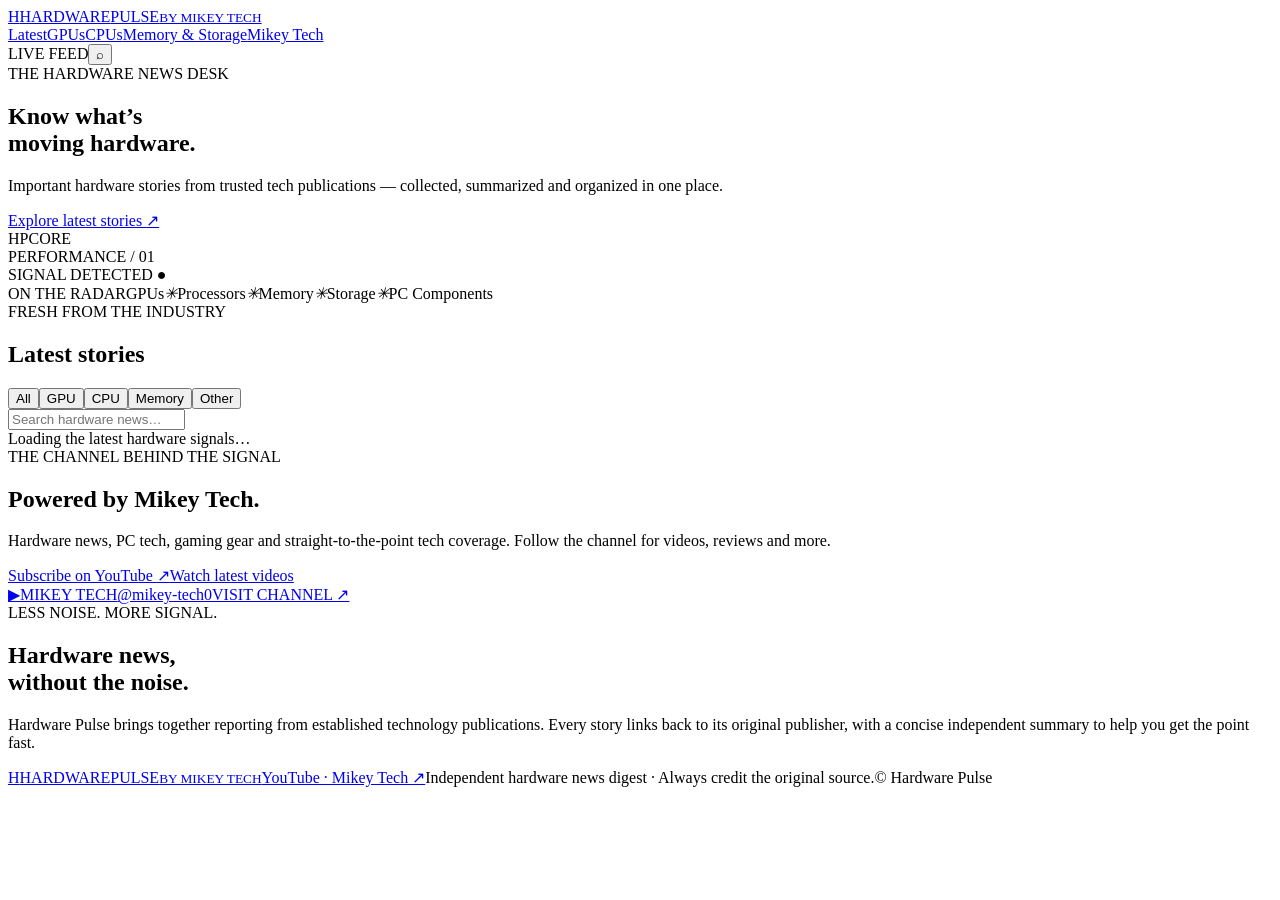
==== index.html @ 40e3a6ff "Add Hardware Pulse website" ====
<!doctype html>
<html lang="en"><head><meta charset="utf-8"><meta name="viewport" content="width=device-width,initial-scale=1"><meta name="description" content="Mikey Tech | Hardware Pulse — the latest CPU, GPU, PC hardware and component news, summarized."><meta name="theme-color" content="#080b12"><title>Mikey Tech | Hardware Pulse — Hardware News, Clearly Explained</title><link rel="preconnect" href="https://fonts.googleapis.com"><link href="https://fonts.googleapis.com/css2?family=DM+Sans:wght@400;500;600;700;800&family=Space+Grotesk:wght@500;600;700&display=swap" rel="stylesheet"><link rel="stylesheet" href="styles.css"></head>
<body><header class="topbar"><a class="brand" href="#"><span class="brand-mark">H</span><span>HARDWARE<span class="accent">PULSE</span><small class="brand-byline">BY MIKEY TECH</small></span></a><nav><a class="active" href="#latest">Latest</a><a href="#latest" data-filter="GPU">GPUs</a><a href="#latest" data-filter="CPU">CPUs</a><a href="#latest" data-filter="Memory">Memory & Storage</a><a href="#mikey-tech">Mikey Tech</a></nav><div class="top-actions"><span class="live-dot">LIVE FEED</span><button class="icon-button" aria-label="Search" id="search-toggle">⌕</button></div></header>
<main><section class="hero"><div class="hero-copy"><div class="eyebrow"><span class="pulse"></span> THE HARDWARE NEWS DESK</div><h1>Know what’s<br>moving <span class="gradient-text">hardware.</span></h1><p>Important hardware stories from trusted tech publications — collected, summarized and organized in one place.</p><a class="primary-button" href="#latest">Explore latest stories <span>↗</span></a></div><div class="hero-art" aria-label="Abstract computer processor illustration"><div class="orbit orbit-one"></div><div class="orbit orbit-two"></div><div class="chip"><div class="chip-inner">HP<span>CORE</span></div></div><div class="art-tag tag-top">PERFORMANCE / 01</div><div class="art-tag tag-bottom">SIGNAL DETECTED <b>●</b></div></div></section>
<section class="ticker"><span class="ticker-label">ON THE RADAR</span><span>GPUs</span><i>✳</i><span>Processors</span><i>✳</i><span>Memory</span><i>✳</i><span>Storage</span><i>✳</i><span>PC Components</span></section>
<section class="section" id="latest"><div class="section-heading"><div><div class="eyebrow">FRESH FROM THE INDUSTRY</div><h2>Latest <span class="accent">stories</span></h2></div><div class="filters" id="filters"><button class="selected" data-filter="All">All</button><button data-filter="GPU">GPU</button><button data-filter="CPU">CPU</button><button data-filter="Memory">Memory</button><button data-filter="Other">Other</button></div></div><div class="search-row" id="search-row"><input id="search" type="search" placeholder="Search hardware news…" aria-label="Search news"></div><div class="news-grid" id="news-grid"><div class="loading">Loading the latest hardware signals…</div></div><p class="empty-state" id="empty-state" hidden>No stories match your search.</p></section>
<section class="creator-section" id="mikey-tech"><div class="creator-copy"><div class="eyebrow">THE CHANNEL BEHIND THE SIGNAL</div><h2>Powered by <span class="accent">Mikey Tech.</span></h2><p>Hardware news, PC tech, gaming gear and straight-to-the-point tech coverage. Follow the channel for videos, reviews and more.</p><div class="creator-actions"><a class="primary-button" href="https://www.youtube.com/@mikey-tech0" target="_blank" rel="noopener noreferrer">Subscribe on YouTube <span>↗</span></a><a class="secondary-button" href="https://www.youtube.com/@mikey-tech0/videos" target="_blank" rel="noopener noreferrer">Watch latest videos</a></div></div><a class="channel-card" href="https://www.youtube.com/@mikey-tech0" target="_blank" rel="noopener noreferrer" aria-label="Visit Mikey Tech on YouTube"><span class="youtube-icon">▶</span><span class="channel-name">MIKEY TECH</span><span class="channel-handle">@mikey-tech0</span><span class="channel-cta">VISIT CHANNEL ↗</span></a></section>
<section class="about-strip"><div><div class="eyebrow">LESS NOISE. MORE SIGNAL.</div><h2>Hardware news,<br><span class="accent">without the noise.</span></h2></div><p>Hardware Pulse brings together reporting from established technology publications. Every story links back to its original publisher, with a concise independent summary to help you get the point fast.</p></section></main>
<footer><a class="brand" href="#"><span class="brand-mark">H</span><span>HARDWARE<span class="accent">PULSE</span><small class="brand-byline">BY MIKEY TECH</small></span></a><a class="footer-channel" href="https://www.youtube.com/@mikey-tech0" target="_blank" rel="noopener noreferrer">YouTube · Mikey Tech ↗</a><span>Independent hardware news digest · Always credit the original source.</span><span>© <span id="year"></span> Hardware Pulse</span></footer><script src="app.js"></script></body></html>
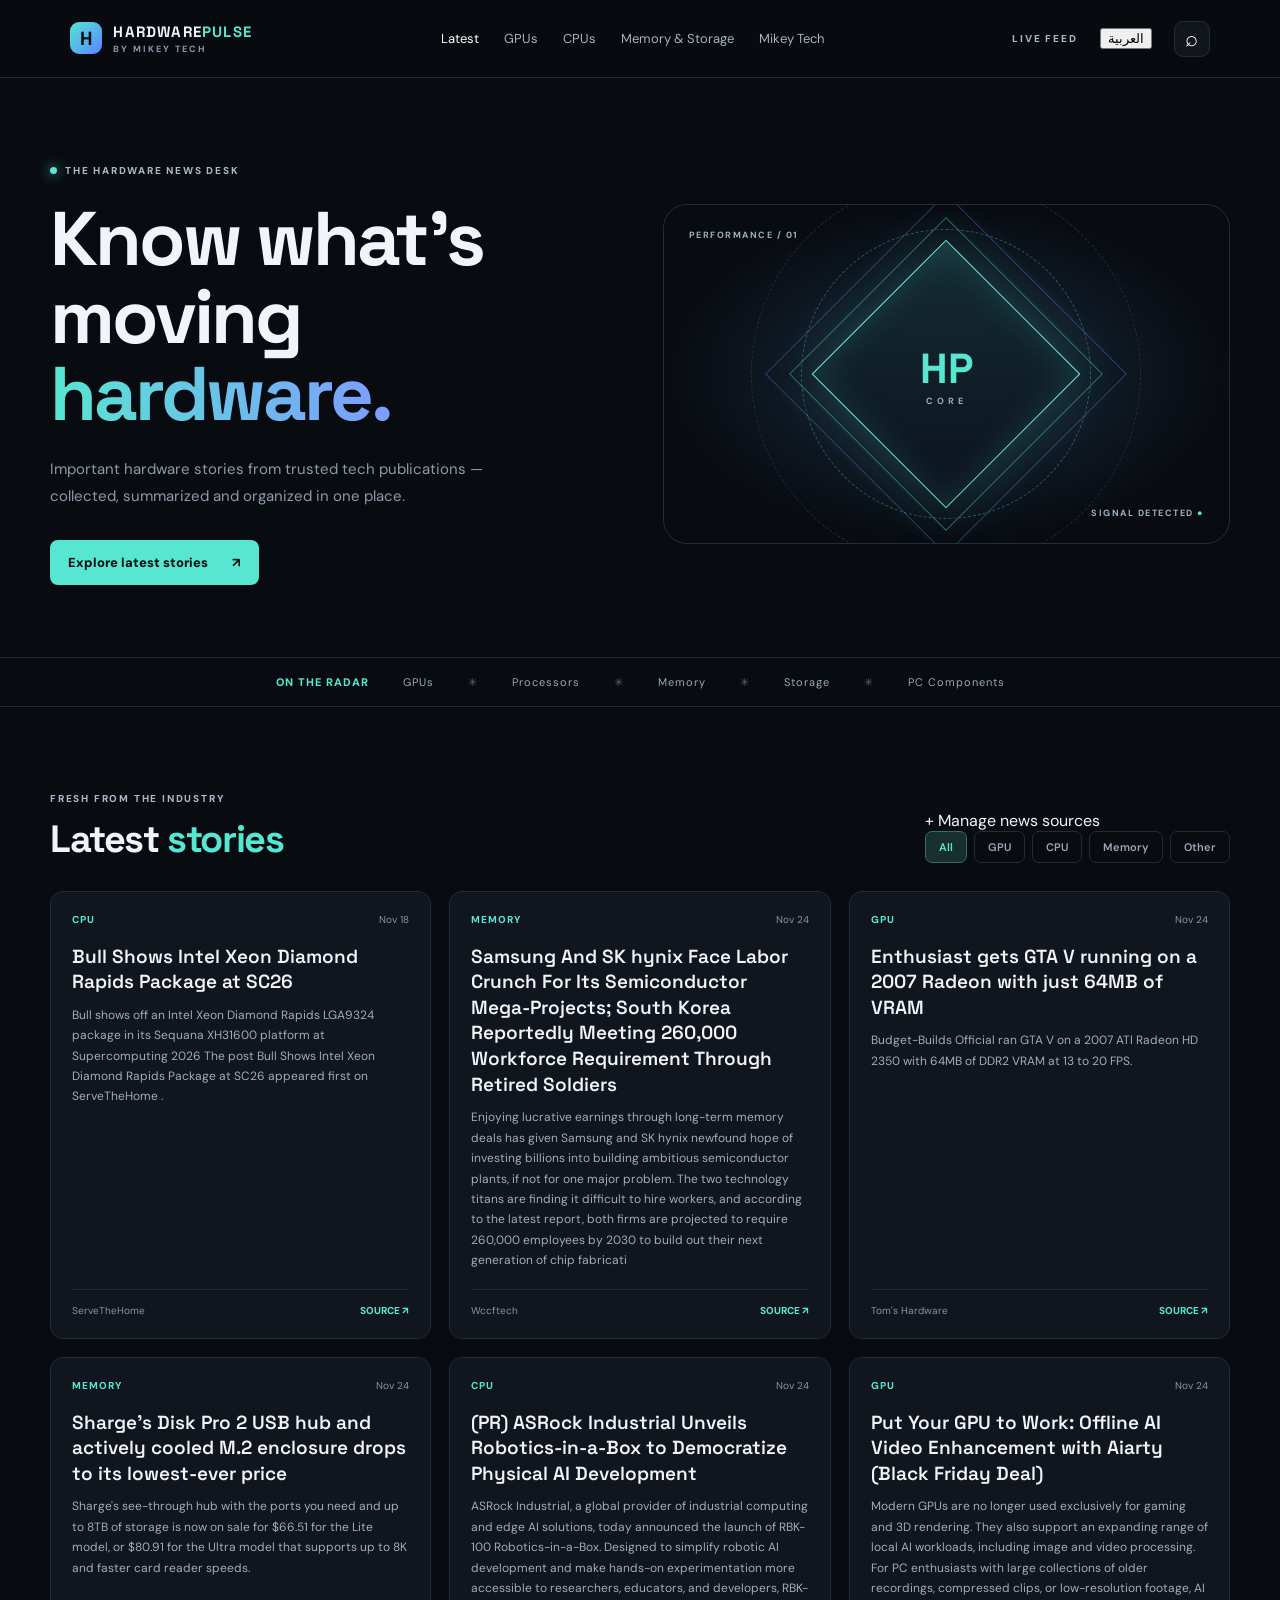
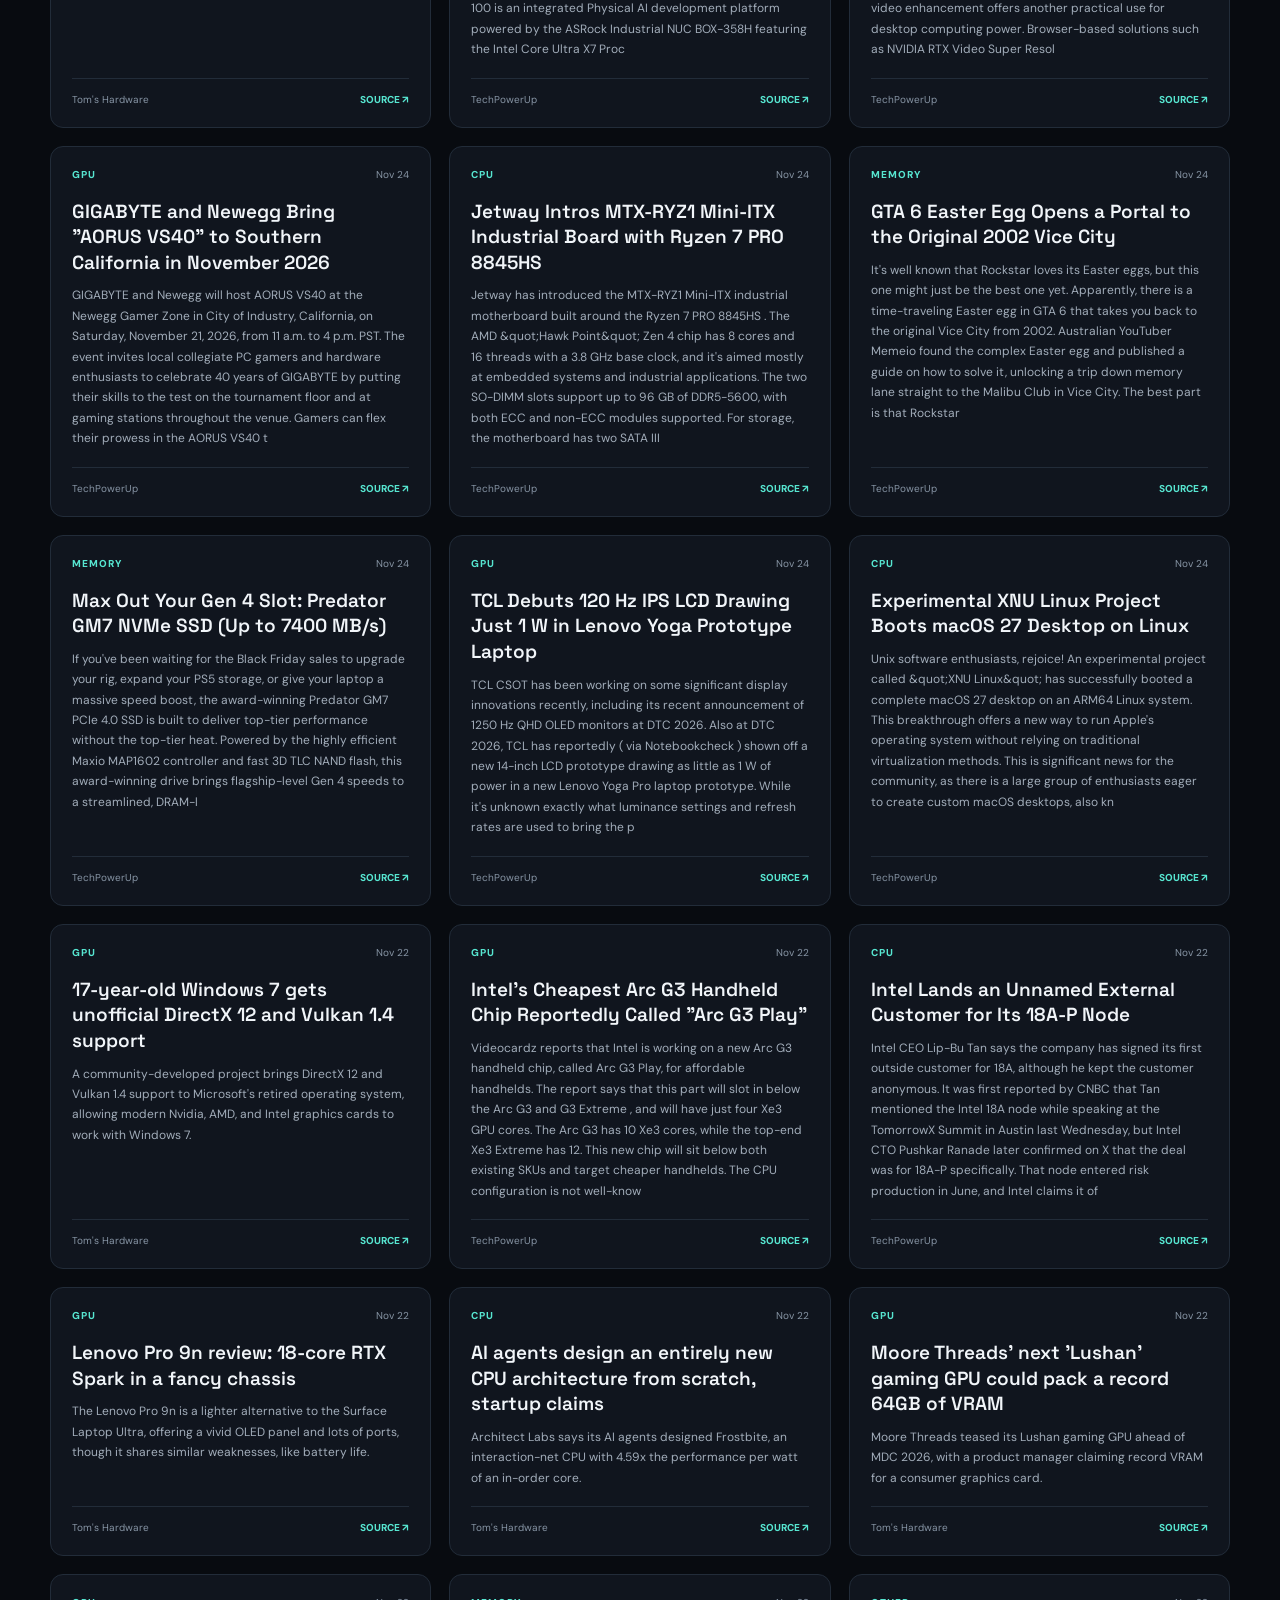
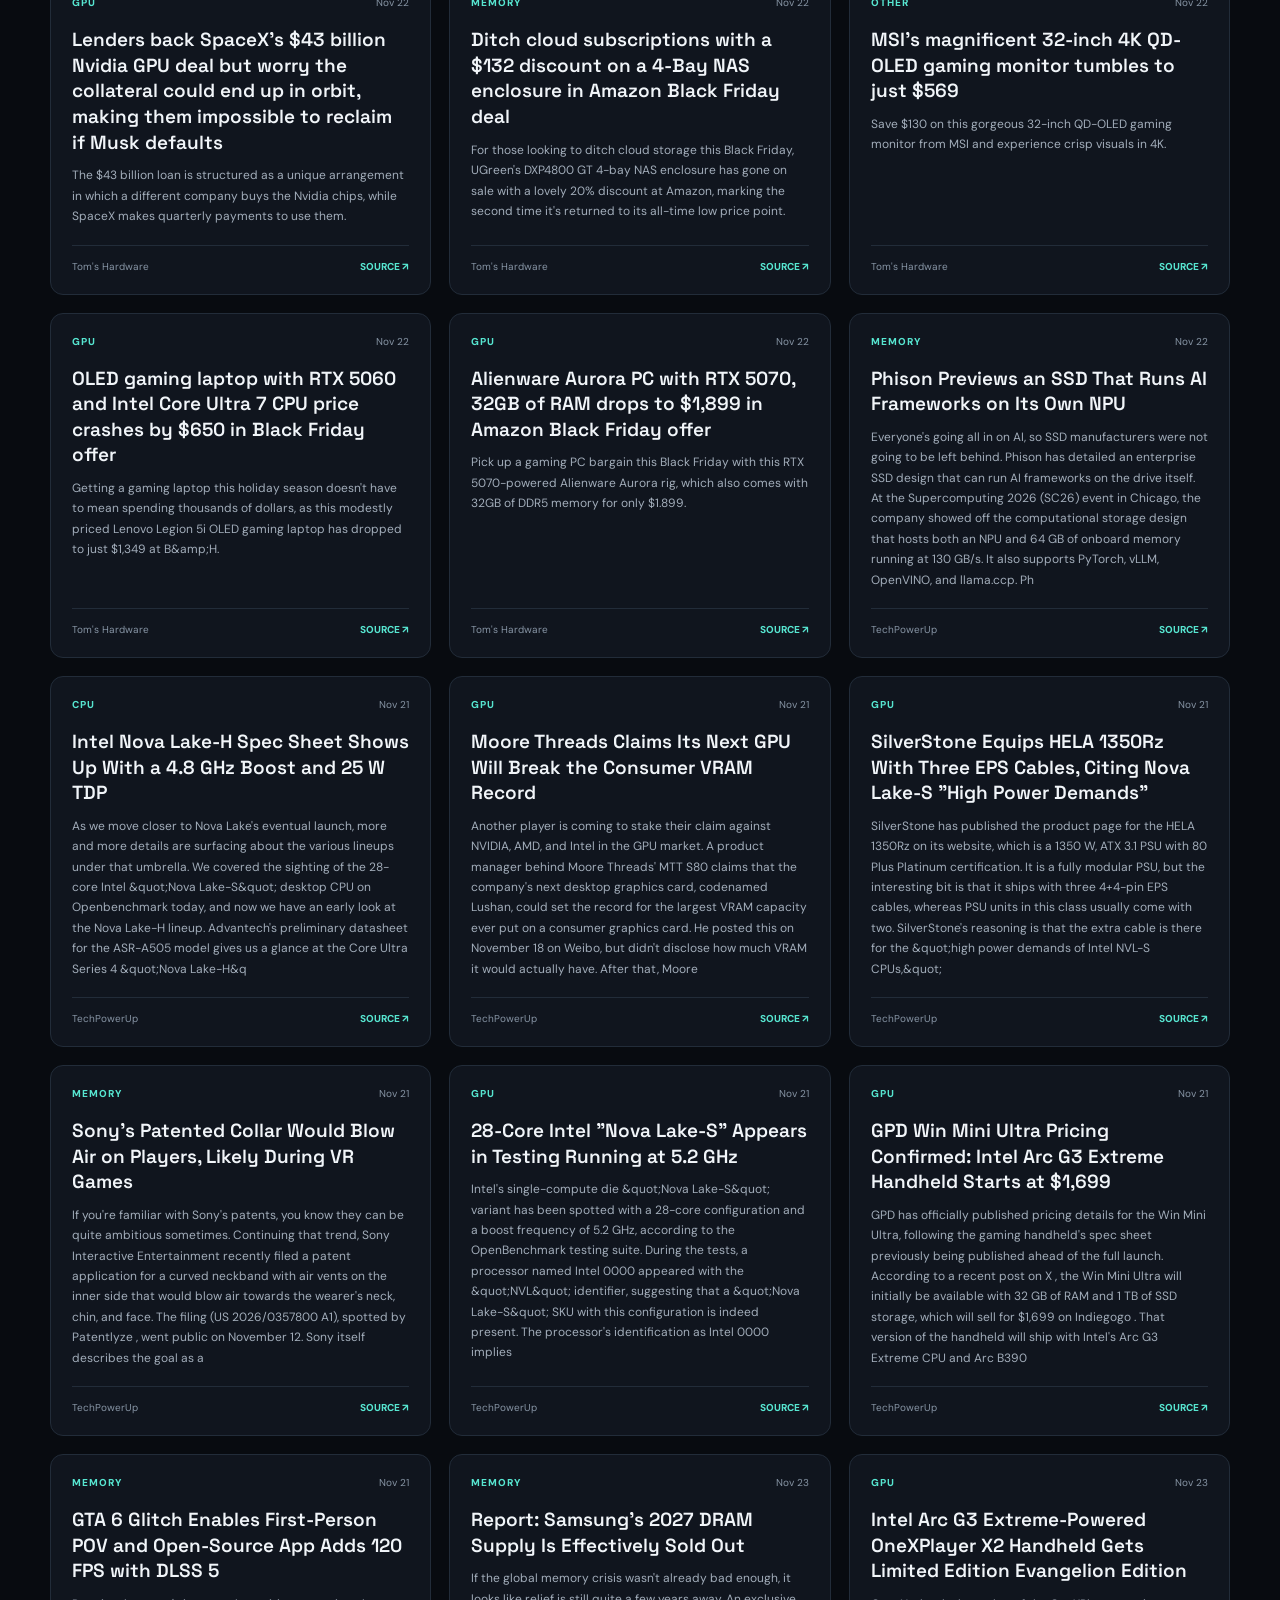
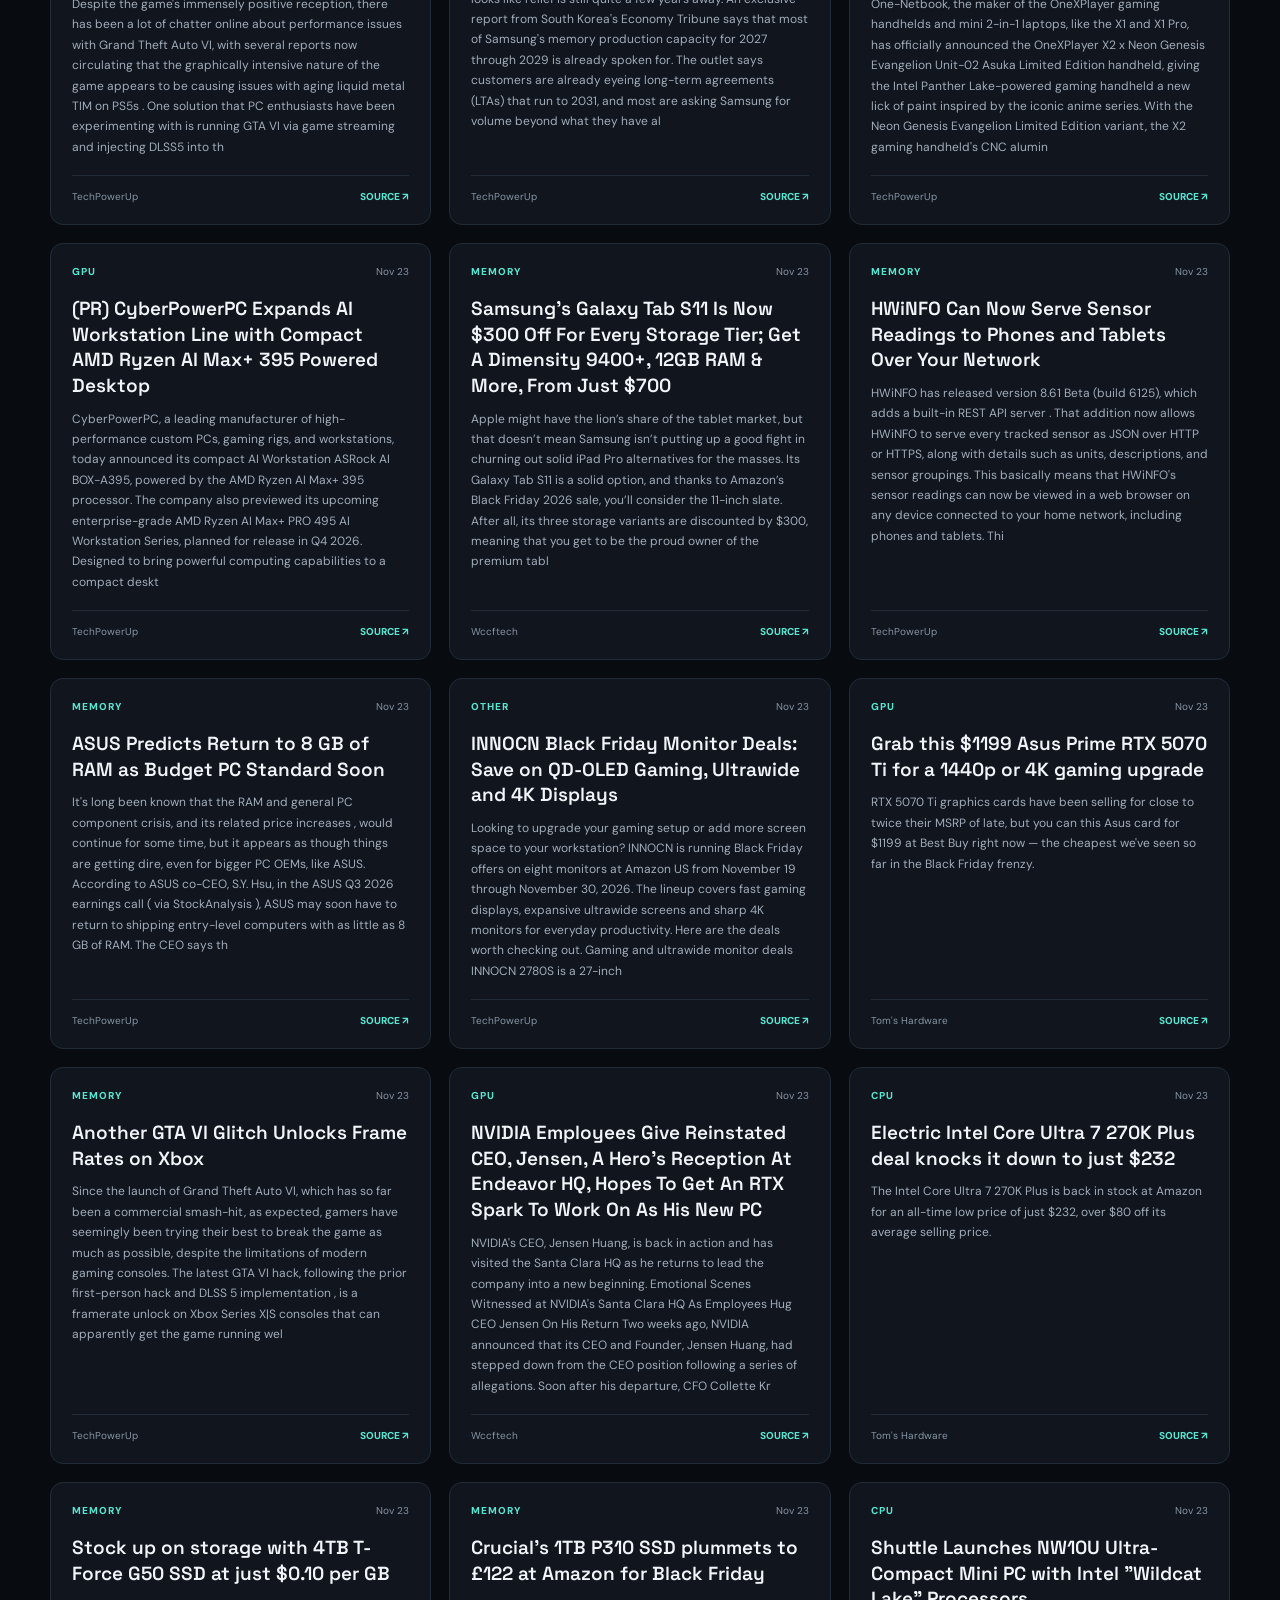
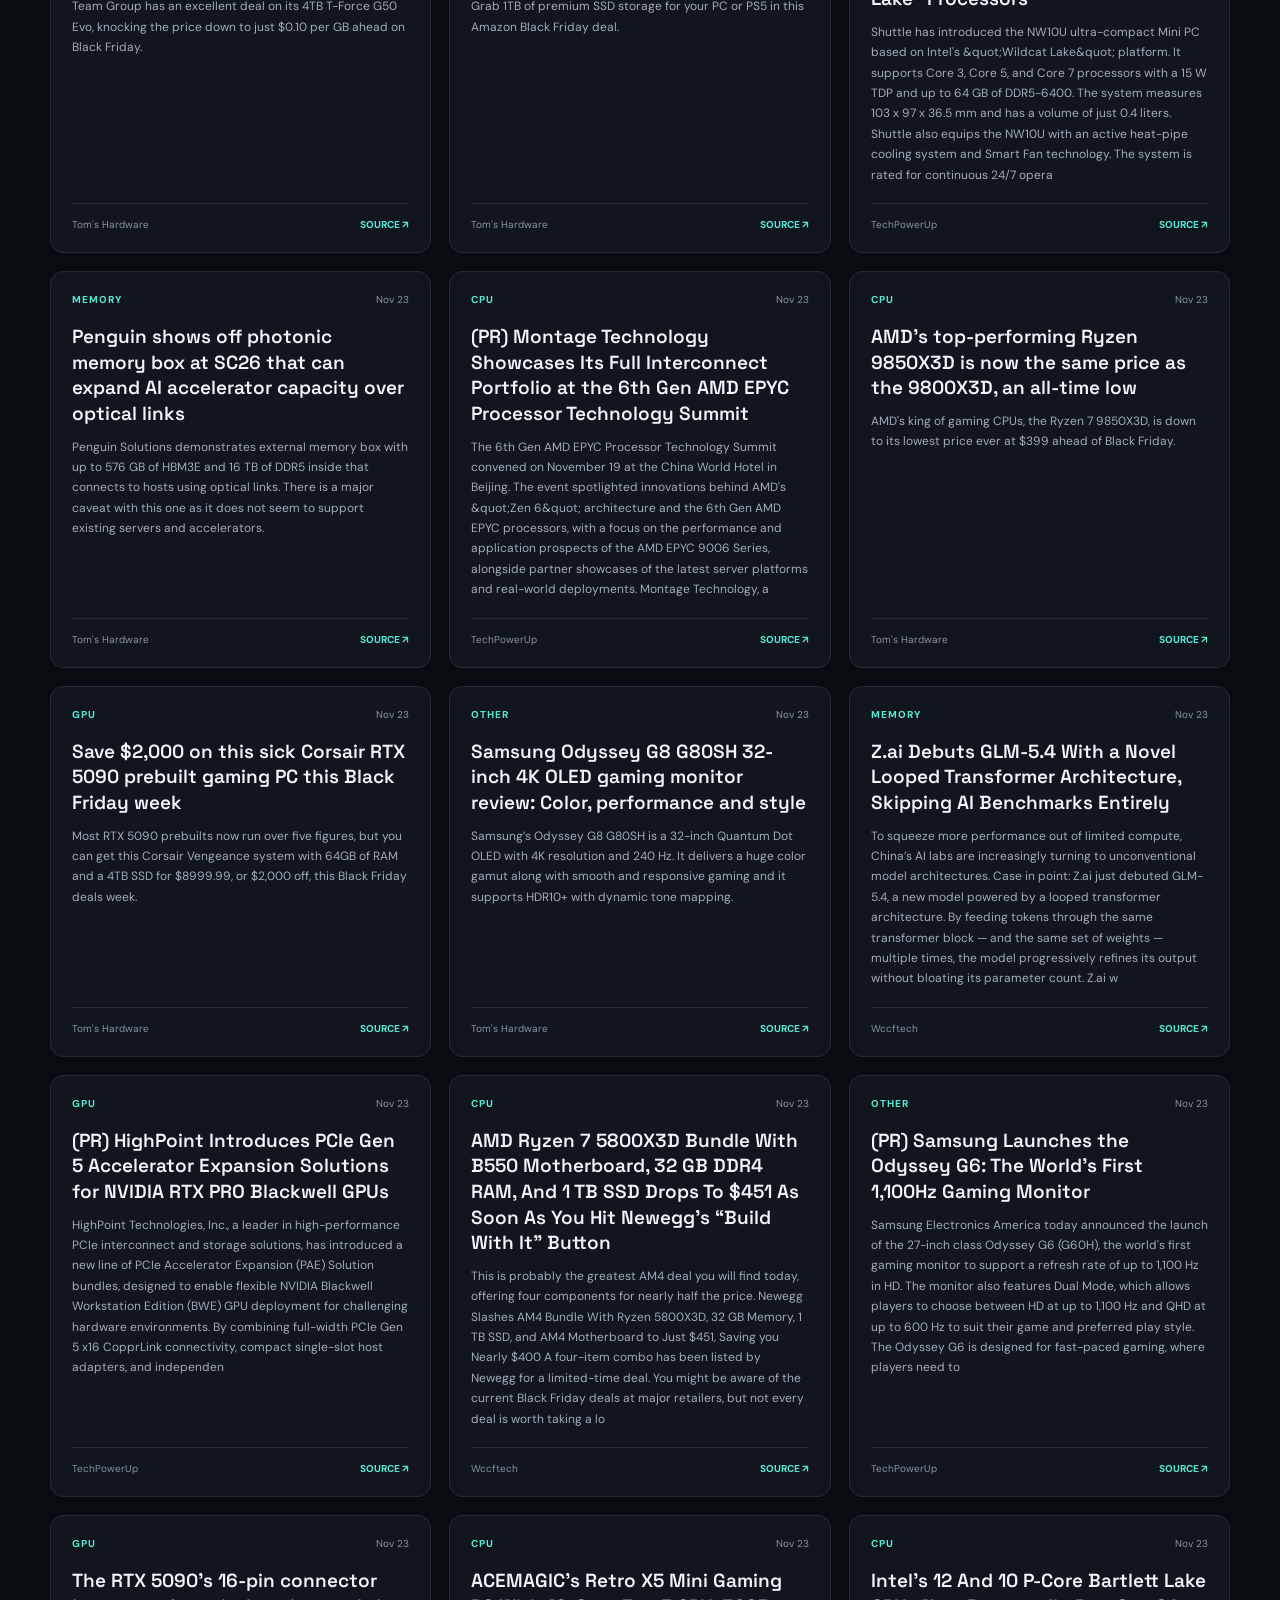
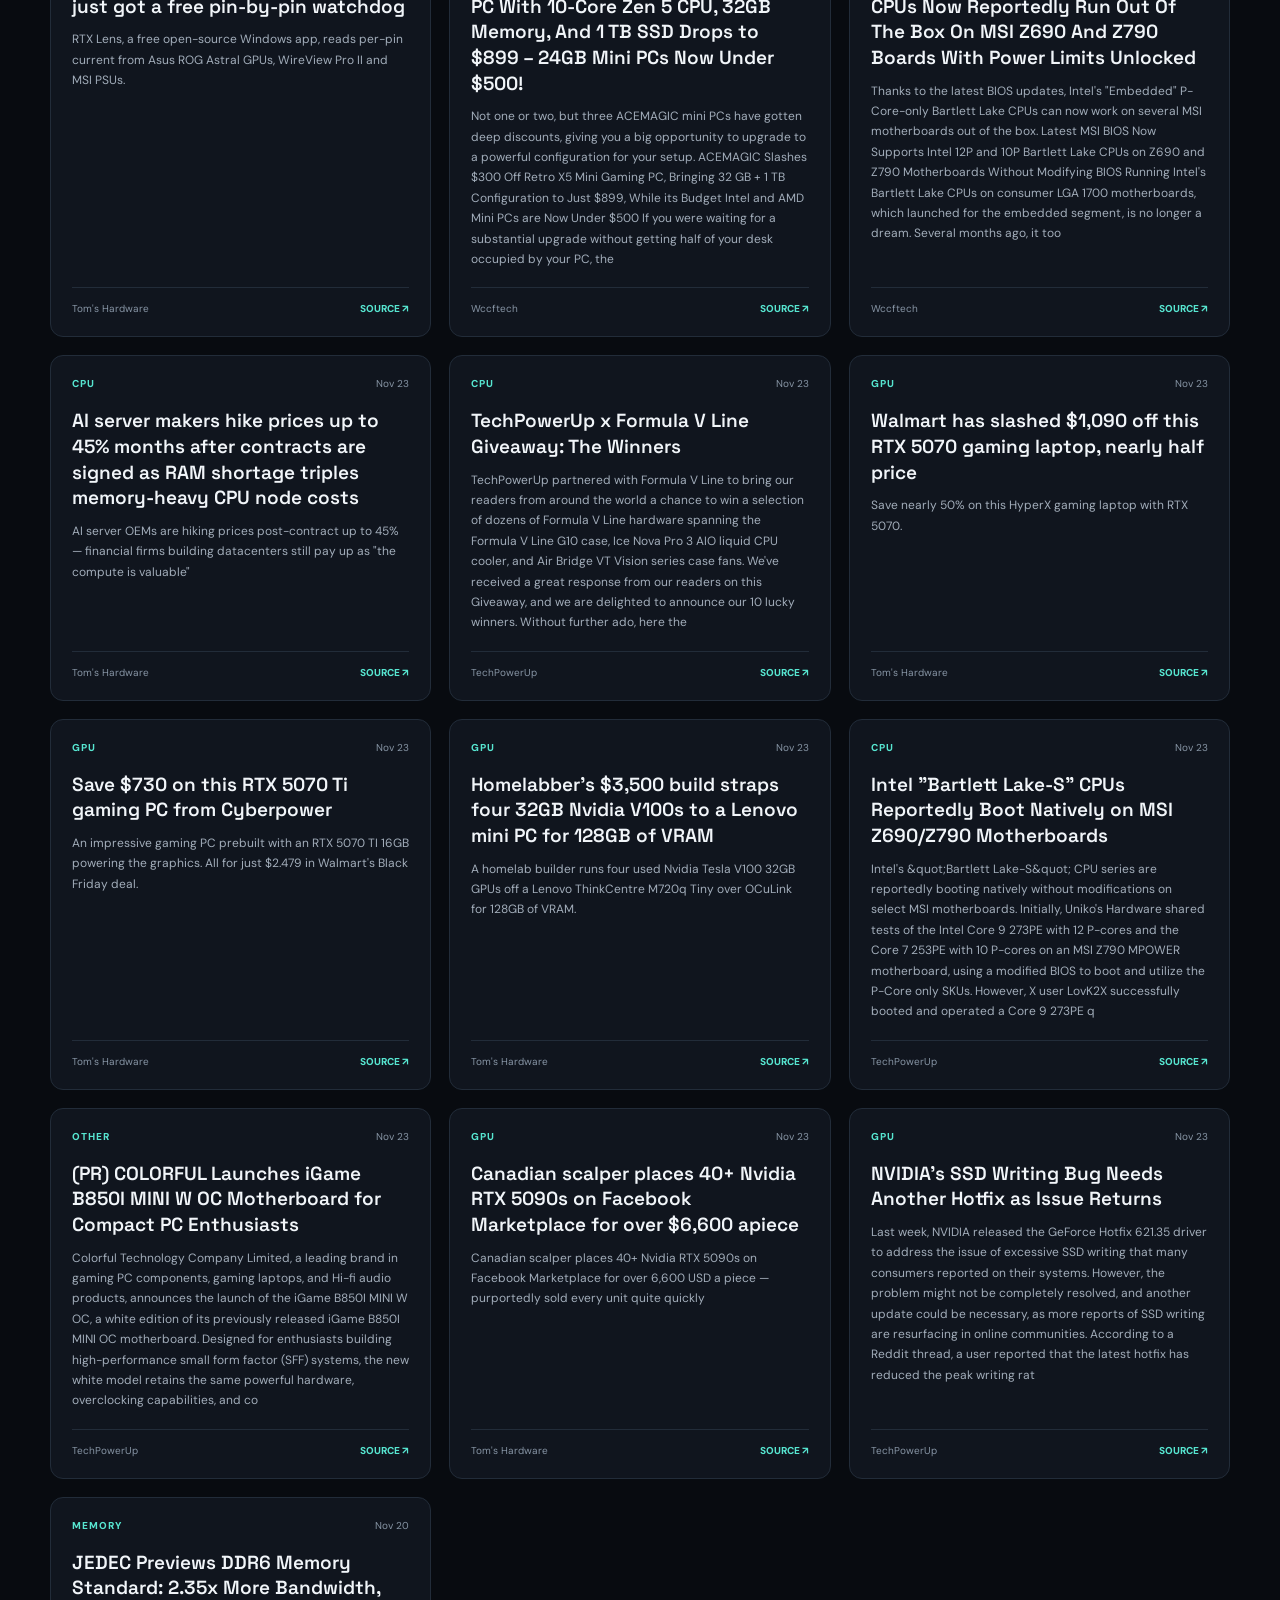
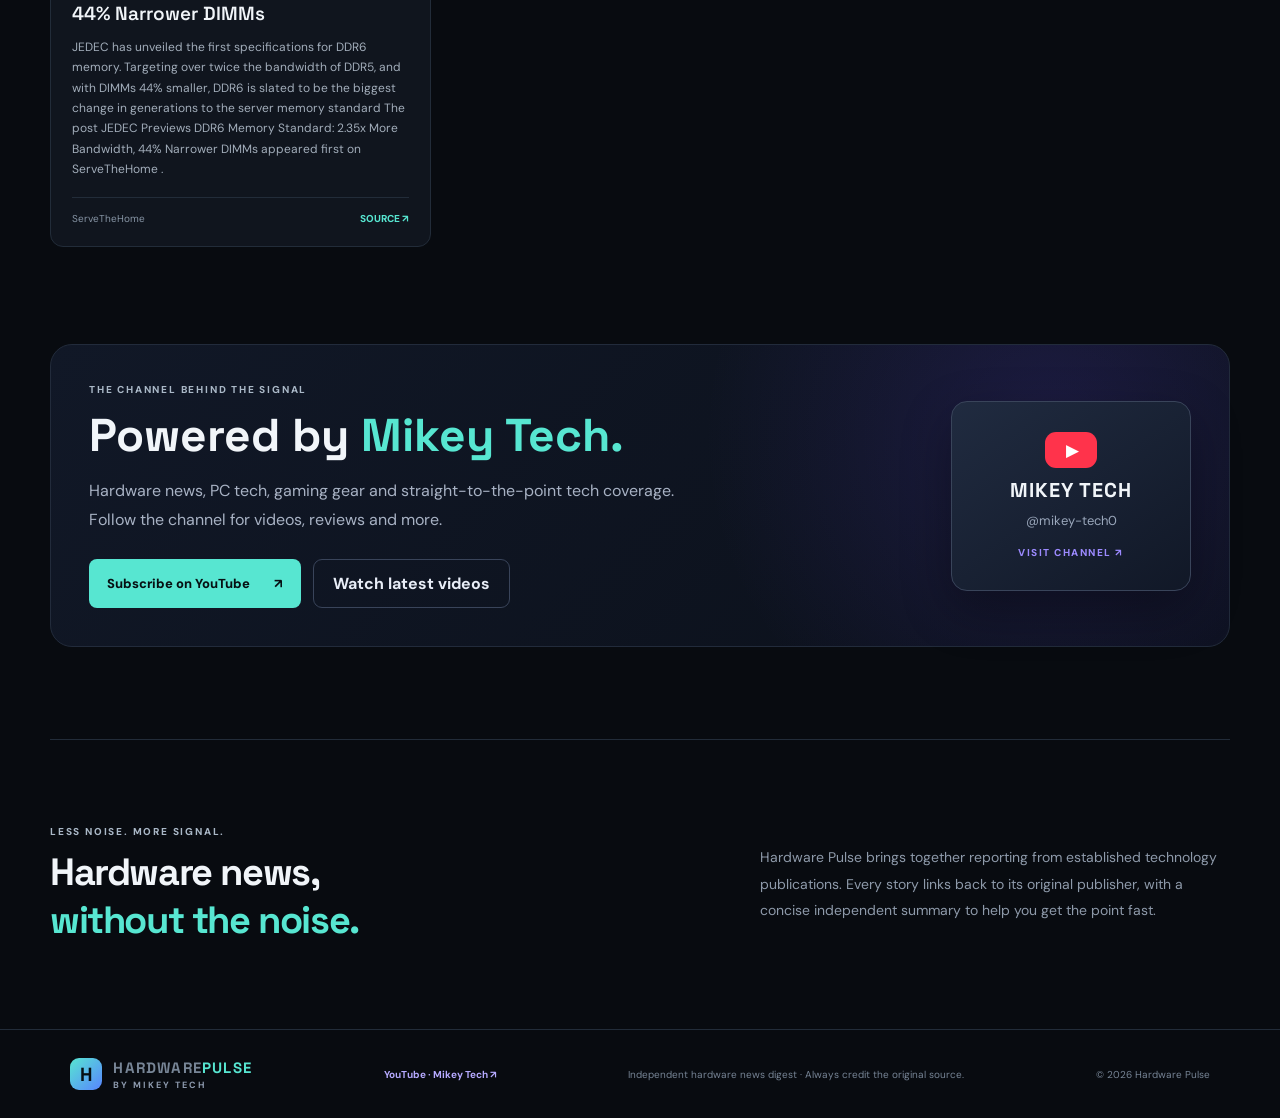
==== commit 98179066: "Add Arabic and English interface" ====
--- a/index.html
+++ b/index.html
@@ -1,9 +1,9 @@
 <!doctype html>
-<html lang="en"><head><meta charset="utf-8"><meta name="viewport" content="width=device-width,initial-scale=1"><meta name="description" content="Mikey Tech | Hardware Pulse — the latest CPU, GPU, PC hardware and component news, summarized."><meta name="theme-color" content="#080b12"><title>Mikey Tech | Hardware Pulse — Hardware News, Clearly Explained</title><link rel="preconnect" href="https://fonts.googleapis.com"><link href="https://fonts.googleapis.com/css2?family=DM+Sans:wght@400;500;600;700;800&family=Space+Grotesk:wght@500;600;700&display=swap" rel="stylesheet"><link rel="stylesheet" href="styles.css"></head>
-<body><header class="topbar"><a class="brand" href="#"><span class="brand-mark">H</span><span>HARDWARE<span class="accent">PULSE</span><small class="brand-byline">BY MIKEY TECH</small></span></a><nav><a class="active" href="#latest">Latest</a><a href="#latest" data-filter="GPU">GPUs</a><a href="#latest" data-filter="CPU">CPUs</a><a href="#latest" data-filter="Memory">Memory & Storage</a><a href="#mikey-tech">Mikey Tech</a></nav><div class="top-actions"><span class="live-dot">LIVE FEED</span><button class="icon-button" aria-label="Search" id="search-toggle">⌕</button></div></header>
-<main><section class="hero"><div class="hero-copy"><div class="eyebrow"><span class="pulse"></span> THE HARDWARE NEWS DESK</div><h1>Know what’s<br>moving <span class="gradient-text">hardware.</span></h1><p>Important hardware stories from trusted tech publications — collected, summarized and organized in one place.</p><a class="primary-button" href="#latest">Explore latest stories <span>↗</span></a></div><div class="hero-art" aria-label="Abstract computer processor illustration"><div class="orbit orbit-one"></div><div class="orbit orbit-two"></div><div class="chip"><div class="chip-inner">HP<span>CORE</span></div></div><div class="art-tag tag-top">PERFORMANCE / 01</div><div class="art-tag tag-bottom">SIGNAL DETECTED <b>●</b></div></div></section>
-<section class="ticker"><span class="ticker-label">ON THE RADAR</span><span>GPUs</span><i>✳</i><span>Processors</span><i>✳</i><span>Memory</span><i>✳</i><span>Storage</span><i>✳</i><span>PC Components</span></section>
-<section class="section" id="latest"><div class="section-heading"><div><div class="eyebrow">FRESH FROM THE INDUSTRY</div><h2>Latest <span class="accent">stories</span></h2></div><div class="filters" id="filters"><button class="selected" data-filter="All">All</button><button data-filter="GPU">GPU</button><button data-filter="CPU">CPU</button><button data-filter="Memory">Memory</button><button data-filter="Other">Other</button></div></div><div class="search-row" id="search-row"><input id="search" type="search" placeholder="Search hardware news…" aria-label="Search news"></div><div class="news-grid" id="news-grid"><div class="loading">Loading the latest hardware signals…</div></div><p class="empty-state" id="empty-state" hidden>No stories match your search.</p></section>
-<section class="creator-section" id="mikey-tech"><div class="creator-copy"><div class="eyebrow">THE CHANNEL BEHIND THE SIGNAL</div><h2>Powered by <span class="accent">Mikey Tech.</span></h2><p>Hardware news, PC tech, gaming gear and straight-to-the-point tech coverage. Follow the channel for videos, reviews and more.</p><div class="creator-actions"><a class="primary-button" href="https://www.youtube.com/@mikey-tech0" target="_blank" rel="noopener noreferrer">Subscribe on YouTube <span>↗</span></a><a class="secondary-button" href="https://www.youtube.com/@mikey-tech0/videos" target="_blank" rel="noopener noreferrer">Watch latest videos</a></div></div><a class="channel-card" href="https://www.youtube.com/@mikey-tech0" target="_blank" rel="noopener noreferrer" aria-label="Visit Mikey Tech on YouTube"><span class="youtube-icon">▶</span><span class="channel-name">MIKEY TECH</span><span class="channel-handle">@mikey-tech0</span><span class="channel-cta">VISIT CHANNEL ↗</span></a></section>
-<section class="about-strip"><div><div class="eyebrow">LESS NOISE. MORE SIGNAL.</div><h2>Hardware news,<br><span class="accent">without the noise.</span></h2></div><p>Hardware Pulse brings together reporting from established technology publications. Every story links back to its original publisher, with a concise independent summary to help you get the point fast.</p></section></main>
-<footer><a class="brand" href="#"><span class="brand-mark">H</span><span>HARDWARE<span class="accent">PULSE</span><small class="brand-byline">BY MIKEY TECH</small></span></a><a class="footer-channel" href="https://www.youtube.com/@mikey-tech0" target="_blank" rel="noopener noreferrer">YouTube · Mikey Tech ↗</a><span>Independent hardware news digest · Always credit the original source.</span><span>© <span id="year"></span> Hardware Pulse</span></footer><script src="app.js"></script></body></html>+<html lang="en"><head><meta charset="utf-8"><meta name="viewport" content="width=device-width,initial-scale=1"><meta name="description" content="Mikey Tech | Hardware Pulse — the latest CPU, GPU, PC hardware and component news."><meta name="theme-color" content="#080b12"><title>Mikey Tech | Hardware Pulse</title><link rel="preconnect" href="https://fonts.googleapis.com"><link href="https://fonts.googleapis.com/css2?family=DM+Sans:wght@400;500;600;700;800&family=Space+Grotesk:wght@500;600;700&family=Cairo:wght@400;500;600;700;800&display=swap" rel="stylesheet"><link rel="stylesheet" href="styles.css"></head>
+<body><header class="topbar"><a class="brand" href="#"><span class="brand-mark">H</span><span>HARDWARE<span class="accent">PULSE</span><small class="brand-byline">BY MIKEY TECH</small></span></a><nav><a class="active" href="#latest" data-i18n="navLatest">Latest</a><a href="#latest" data-filter="GPU">GPUs</a><a href="#latest" data-filter="CPU">CPUs</a><a href="#latest" data-filter="Memory" data-i18n="navMemory">Memory & Storage</a><a href="#mikey-tech" data-i18n="navChannel">Mikey Tech</a></nav><div class="top-actions"><span class="live-dot" data-i18n="live">LIVE FEED</span><button class="language-button" id="language-toggle" type="button">العربية</button><button class="icon-button" aria-label="Search" id="search-toggle">⌕</button></div></header>
+<main><section class="hero"><div class="hero-copy"><div class="eyebrow"><span class="pulse"></span><span data-i18n="eyebrow">THE HARDWARE NEWS DESK</span></div><h1 data-i18n-html="heroTitle">Know what’s<br>moving <span class="gradient-text">hardware.</span></h1><p data-i18n="heroText">Important hardware stories from trusted tech publications — collected, summarized and organized in one place.</p><a class="primary-button" href="#latest"><span data-i18n="explore">Explore latest stories</span><span>↗</span></a></div><div class="hero-art" aria-label="Abstract computer processor illustration"><div class="orbit orbit-one"></div><div class="orbit orbit-two"></div><div class="chip"><div class="chip-inner">HP<span>CORE</span></div></div><div class="art-tag tag-top">PERFORMANCE / 01</div><div class="art-tag tag-bottom">SIGNAL DETECTED <b>●</b></div></div></section>
+<section class="ticker"><span class="ticker-label" data-i18n="radar">ON THE RADAR</span><span>GPUs</span><i>✳</i><span data-i18n="processors">Processors</span><i>✳</i><span data-i18n="memory">Memory</span><i>✳</i><span data-i18n="storage">Storage</span><i>✳</i><span data-i18n="components">PC Components</span></section>
+<section class="section" id="latest"><div class="section-heading"><div><div class="eyebrow" data-i18n="fresh">FRESH FROM THE INDUSTRY</div><h2><span data-i18n="latest">Latest</span> <span class="accent" data-i18n="stories">stories</span></h2></div><div class="section-tools"><a class="manage-sources" href="https://github.com/michaelgad121109-cmd/hardware-pulse/edit/main/data/sources.json" target="_blank" rel="noopener noreferrer" data-i18n="manageSources">+ Manage news sources</a><div class="filters" id="filters"><button class="selected" data-filter="All" data-i18n="all">All</button><button data-filter="GPU">GPU</button><button data-filter="CPU">CPU</button><button data-filter="Memory" data-i18n="memory">Memory</button><button data-filter="Other" data-i18n="other">Other</button></div></div></div><div class="search-row" id="search-row"><input id="search" type="search" placeholder="Search hardware news…" aria-label="Search news"></div><div class="feed-status" id="feed-status" aria-live="polite"></div><div class="news-grid" id="news-grid"><div class="loading" data-i18n="loading">Loading the latest hardware signals…</div></div><p class="empty-state" id="empty-state" hidden></p></section>
+<section class="creator-section" id="mikey-tech"><div class="creator-copy"><div class="eyebrow" data-i18n="channelEyebrow">THE CHANNEL BEHIND THE SIGNAL</div><h2><span data-i18n="powered">Powered by</span> <span class="accent">Mikey Tech.</span></h2><p data-i18n="channelText">Hardware news, PC tech, gaming gear and straight-to-the-point tech coverage. Follow the channel for videos, reviews and more.</p><div class="creator-actions"><a class="primary-button" href="https://www.youtube.com/@mikey-tech0" target="_blank" rel="noopener noreferrer"><span data-i18n="subscribe">Subscribe on YouTube</span> <span>↗</span></a><a class="secondary-button" href="https://www.youtube.com/@mikey-tech0/videos" target="_blank" rel="noopener noreferrer" data-i18n="watch">Watch latest videos</a></div></div><a class="channel-card" href="https://www.youtube.com/@mikey-tech0" target="_blank" rel="noopener noreferrer" aria-label="Visit Mikey Tech on YouTube"><span class="youtube-icon">▶</span><span class="channel-name">MIKEY TECH</span><span class="channel-handle">@mikey-tech0</span><span class="channel-cta">VISIT CHANNEL ↗</span></a></section>
+<section class="about-strip"><div><div class="eyebrow" data-i18n="lessNoise">LESS NOISE. MORE SIGNAL.</div><h2 data-i18n-html="aboutTitle">Hardware news,<br><span class="accent">without the noise.</span></h2></div><p data-i18n="aboutText">Hardware Pulse brings together reporting from established technology publications. Every story links back to its original publisher, with a concise independent summary to help you get the point fast.</p></section></main>
+<footer><a class="brand" href="#"><span class="brand-mark">H</span><span>HARDWARE<span class="accent">PULSE</span><small class="brand-byline">BY MIKEY TECH</small></span></a><a class="footer-channel" href="https://www.youtube.com/@mikey-tech0" target="_blank" rel="noopener noreferrer">YouTube · Mikey Tech ↗</a><span data-i18n="footerNote">Independent hardware news digest · Always credit the original source.</span><span>© <span id="year"></span> Hardware Pulse</span></footer><script src="app.js?v=3"></script></body></html>
--- a/styles.css
+++ b/styles.css
@@ -0,0 +1 @@
+:root{--bg:#080b10;--panel:#10151e;--line:#222c39;--muted:#8e9aaa;--text:#f1f5f9;--cyan:#57e6d1}*{box-sizing:border-box}html{scroll-behavior:smooth}body{margin:0;background:var(--bg);color:var(--text);font-family:"DM Sans",sans-serif}a{color:inherit;text-decoration:none}.topbar{height:78px;border-bottom:1px solid var(--line);display:flex;align-items:center;justify-content:space-between;padding:0 max(calc((100vw - 1180px)/2),5.5%);position:sticky;top:0;background:#080b10ed;backdrop-filter:blur(16px);z-index:5}.brand{display:flex;align-items:center;gap:11px;font:700 15px "Space Grotesk";letter-spacing:1.2px}.brand-mark{display:grid;place-items:center;width:32px;height:32px;border-radius:9px;background:linear-gradient(135deg,var(--cyan),#5885ff);color:#061014;font-size:19px}.brand-byline{display:block;font:700 9px/1.2 "DM Sans";letter-spacing:2px;color:#8d9aae;margin-top:3px}.accent{color:var(--cyan)}nav{display:flex;gap:25px;color:#a7b2c1;font-size:13px}nav a:hover,nav a.active{color:#fff}.top-actions{display:flex;align-items:center;gap:22px}.live-dot,.eyebrow{font-size:10px;letter-spacing:1.8px;font-weight:800;color:#aab8c7}.live-dot:before,.pulse{display:inline-block;width:7px;height:7px;border-radius:50%;background:var(--cyan);margin-right:8px;box-shadow:0 0 13px var(--cyan)}.icon-button{border:1px solid var(--line);background:var(--panel);color:white;border-radius:9px;width:36px;height:36px;font-size:22px;cursor:pointer}.hero{max-width:1180px;margin:auto;min-height:510px;padding:86px 0 72px;display:grid;grid-template-columns:1fr 1fr;align-items:center;gap:45px}.hero h1{font:700 clamp(48px,6vw,76px)/1.02 "Space Grotesk";letter-spacing:-3px;margin:23px 0}.gradient-text{background:linear-gradient(90deg,var(--cyan),#7d9cff);-webkit-background-clip:text;background-clip:text;color:transparent}.hero-copy p{max-width:470px;color:var(--muted);line-height:1.8;font-size:15px;margin-bottom:30px}.primary-button{display:inline-flex;gap:24px;align-items:center;background:var(--cyan);color:#071013;font-weight:800;font-size:13px;padding:14px 18px;border-radius:8px}.hero-art{height:340px;position:relative;display:grid;place-items:center;overflow:hidden;background:radial-gradient(ellipse at center,#1b3441 0%,#101a26 37%,#080b10 72%);border:1px solid #1e303b;border-radius:24px}.chip{width:190px;height:190px;border:1px solid #70f1df;transform:rotate(45deg);display:grid;place-items:center;box-shadow:0 0 60px #57e6d133,inset 0 0 35px #57e6d122;background:linear-gradient(135deg,#142c35,#0c121c)}.chip:before,.chip:after{content:"";position:absolute;inset:-17px;border:1px solid #57e6d166}.chip:after{inset:-34px;border-color:#6e8dff55}.chip-inner{transform:rotate(-45deg);font:700 42px "Space Grotesk";color:var(--cyan);text-align:center}.chip-inner span{display:block;font:700 9px "DM Sans";letter-spacing:4px;color:#9caec1}.orbit{position:absolute;width:290px;height:290px;border:1px dashed #6cebd455;border-radius:50%}.orbit-two{width:390px;height:390px;border-color:#6e8dff33}.art-tag{position:absolute;font:700 9px "DM Sans";letter-spacing:1.5px;color:#9db1c1}.tag-top{top:24px;left:25px}.tag-bottom{bottom:24px;right:25px}.tag-bottom b{color:var(--cyan)}.ticker{border-block:1px solid var(--line);display:flex;justify-content:center;align-items:center;gap:34px;padding:17px 10px;color:#9aa8b8;font-size:11px;letter-spacing:1px}.ticker-label{color:var(--cyan);font-weight:800}.ticker i{font-style:normal;color:#506779}.section,.about-strip{max-width:1180px;margin:auto;padding:85px 0}.section-heading{display:flex;align-items:end;justify-content:space-between;margin-bottom:28px}.section h2,.about-strip h2{font:700 38px "Space Grotesk";letter-spacing:-1.4px;margin:10px 0 0}.filters{display:flex;gap:7px;flex-wrap:wrap}.filters button{background:transparent;border:1px solid var(--line);color:#9aa8b8;border-radius:7px;padding:8px 13px;font:600 11px "DM Sans";cursor:pointer}.filters button.selected,.filters button:hover{background:#17302f;border-color:#326e67;color:var(--cyan)}.search-row{display:none;margin-bottom:22px}.search-row.visible{display:block}.search-row input{width:100%;background:var(--panel);border:1px solid var(--line);border-radius:8px;padding:13px;color:white;outline:none}.news-grid{display:grid;grid-template-columns:repeat(3,1fr);gap:18px}.news-card{background:var(--panel);border:1px solid var(--line);border-radius:13px;padding:21px;display:flex;flex-direction:column;min-height:265px;transition:.2s}.news-card:hover{transform:translateY(-4px);border-color:#426c70}.card-meta{display:flex;justify-content:space-between;gap:8px;color:#8795a5;font-size:10px}.category{color:var(--cyan);font-weight:800;letter-spacing:1px;text-transform:uppercase}.news-card h3{font:600 19px/1.35 "Space Grotesk";margin:18px 0 10px}.news-card p{font-size:12px;color:#a2adba;line-height:1.7;margin:0 0 18px}.card-footer{margin-top:auto;padding-top:14px;border-top:1px solid var(--line);display:flex;justify-content:space-between;align-items:center;font-size:10px;color:#8795a5}.read-link{color:var(--cyan);font-weight:800}.loading,.empty-state{color:var(--muted);padding:40px;text-align:center;grid-column:1/-1}.about-strip{border-top:1px solid var(--line);display:flex;justify-content:space-between;align-items:center;gap:80px}.about-strip p{max-width:470px;color:var(--muted);font-size:14px;line-height:1.9}.creator-section{margin:12px auto 92px;max-width:1180px;padding:38px;border:1px solid #222b3b;border-radius:22px;background:radial-gradient(circle at 85% 30%,#6f4bff29,transparent 34%),linear-gradient(135deg,#111827,#0b101a);display:flex;align-items:center;justify-content:space-between;gap:36px}.creator-copy{max-width:640px}.creator-copy h2{font:700 clamp(30px,4vw,46px)/1.1 "Space Grotesk";margin:14px 0}.creator-copy p{color:#a8b2c4;line-height:1.8;max-width:590px}.creator-actions{display:flex;gap:12px;flex-wrap:wrap;margin-top:24px}.secondary-button{display:inline-flex;align-items:center;padding:13px 19px;border:1px solid #39445a;border-radius:9px;color:#e8edf7;font-weight:700}.channel-card{width:240px;min-height:190px;flex-shrink:0;border:1px solid #39445a;border-radius:16px;background:linear-gradient(145deg,#202b40,#111827);display:flex;flex-direction:column;align-items:center;justify-content:center;gap:9px;box-shadow:0 18px 50px #0005}.youtube-icon{width:52px;height:36px;border-radius:11px;background:#ff334b;color:white;display:grid;place-items:center;font-size:17px;padding-left:3px}.channel-name{font:700 20px "Space Grotesk";letter-spacing:1px}.channel-handle{color:#9aa7bb;font-size:13px}.channel-cta{color:#9c8aff;font-size:10px;font-weight:800;letter-spacing:1.5px;margin-top:8px}.footer-channel{color:#b6aaff;font-weight:700;white-space:nowrap}footer{border-top:1px solid var(--line);padding:28px max(calc((100vw - 1180px)/2),5.5%);display:flex;justify-content:space-between;align-items:center;color:#778596;font-size:10px;gap:20px}.empty-state{color:var(--muted)}@media(max-width:1250px){.hero,.section,.about-strip{margin-left:5.5%;margin-right:5.5%}.creator-section{margin-left:5.5%;margin-right:5.5%}}@media(max-width:900px){nav{gap:12px;font-size:11px}.live-dot{display:none}}@media(max-width:760px){.topbar{height:66px;padding:0 5%}nav{display:none}.hero{padding:60px 0 45px;grid-template-columns:1fr;gap:35px}.hero h1{font-size:54px}.hero-art{height:280px}.ticker{gap:13px;flex-wrap:wrap;font-size:9px}.ticker-label{width:100%;text-align:center}.section{padding:60px 0}.section-heading{align-items:start;gap:20px;flex-direction:column}.section h2{font-size:33px}.news-grid{grid-template-columns:1fr}.about-strip{padding:55px 0;display:block}.about-strip p{margin-top:25px}.creator-section{margin:0 18px 65px;padding:25px;flex-direction:column;align-items:stretch}.channel-card{width:100%;min-height:165px}.creator-actions{flex-direction:column;align-items:stretch}.creator-actions a{justify-content:center}footer{padding:25px 5%;flex-wrap:wrap}footer>span:nth-child(3){order:3;width:100%}.footer-channel{order:2}}
